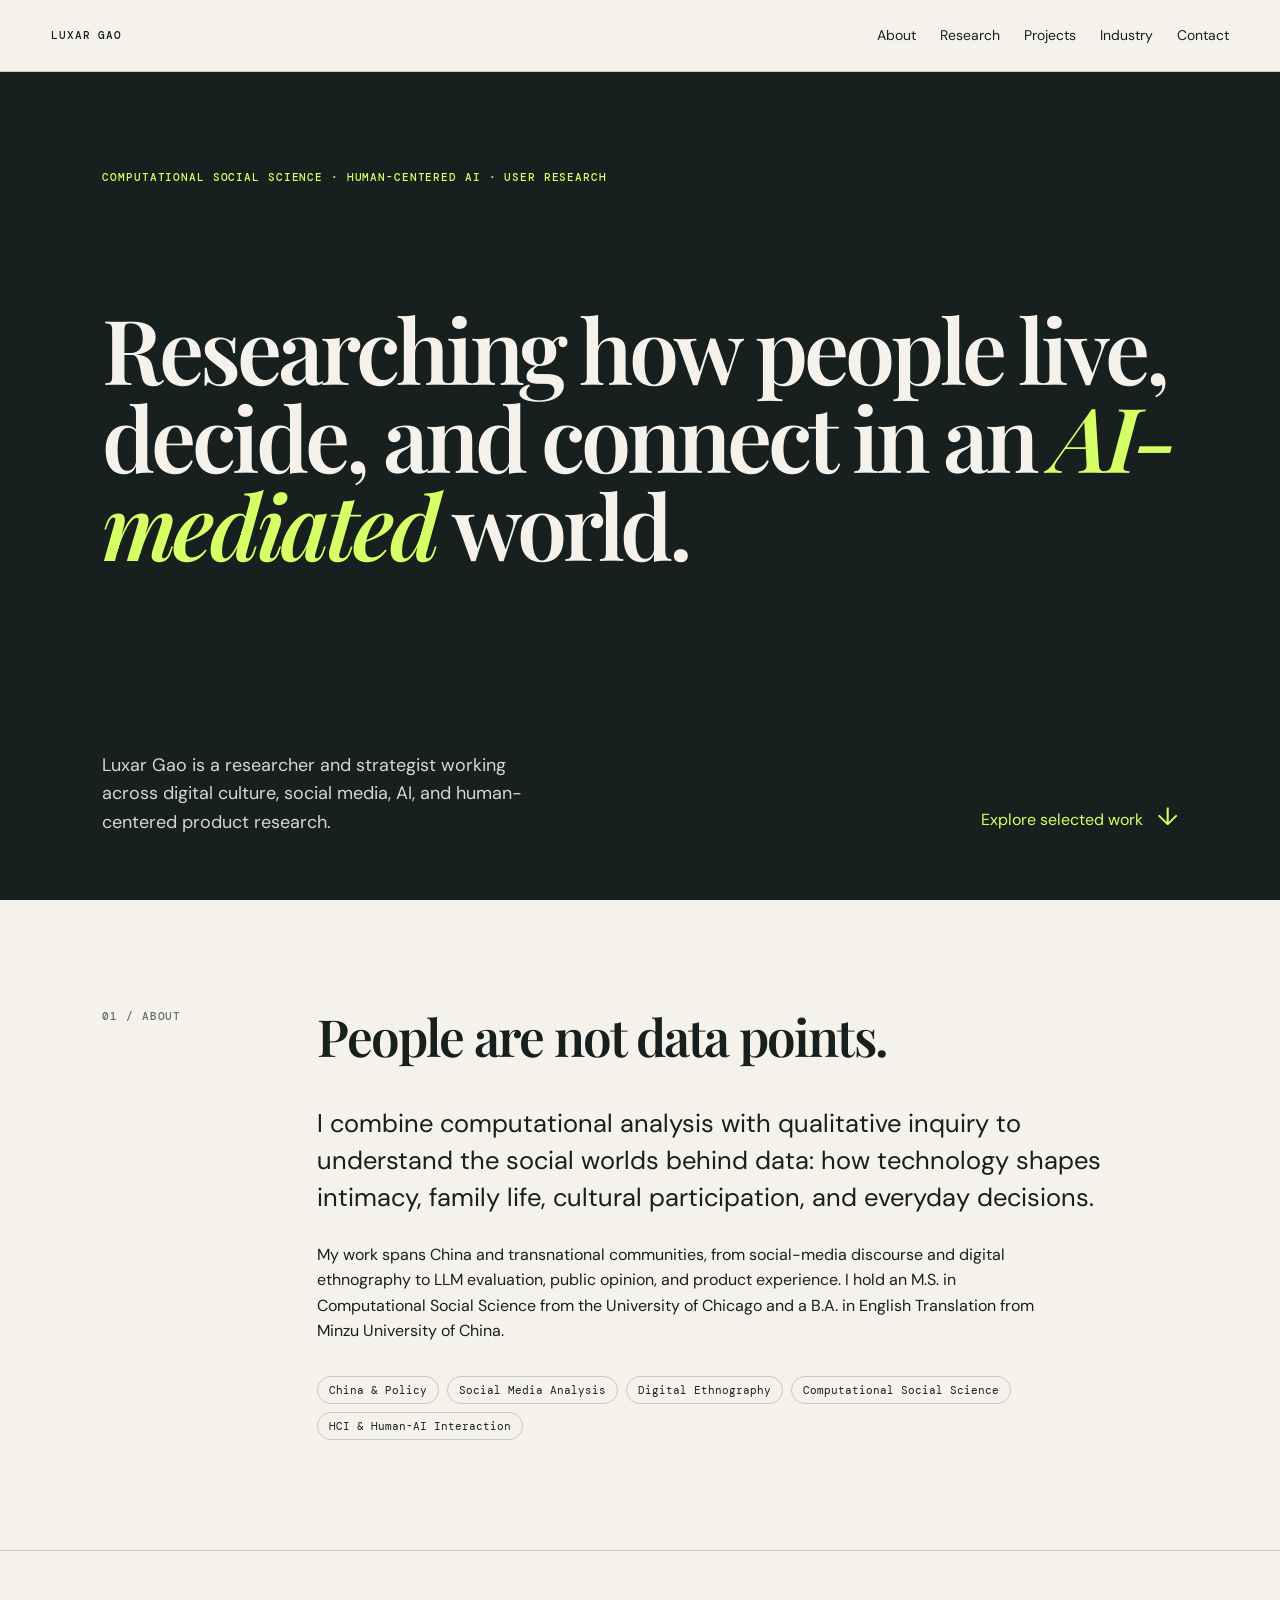
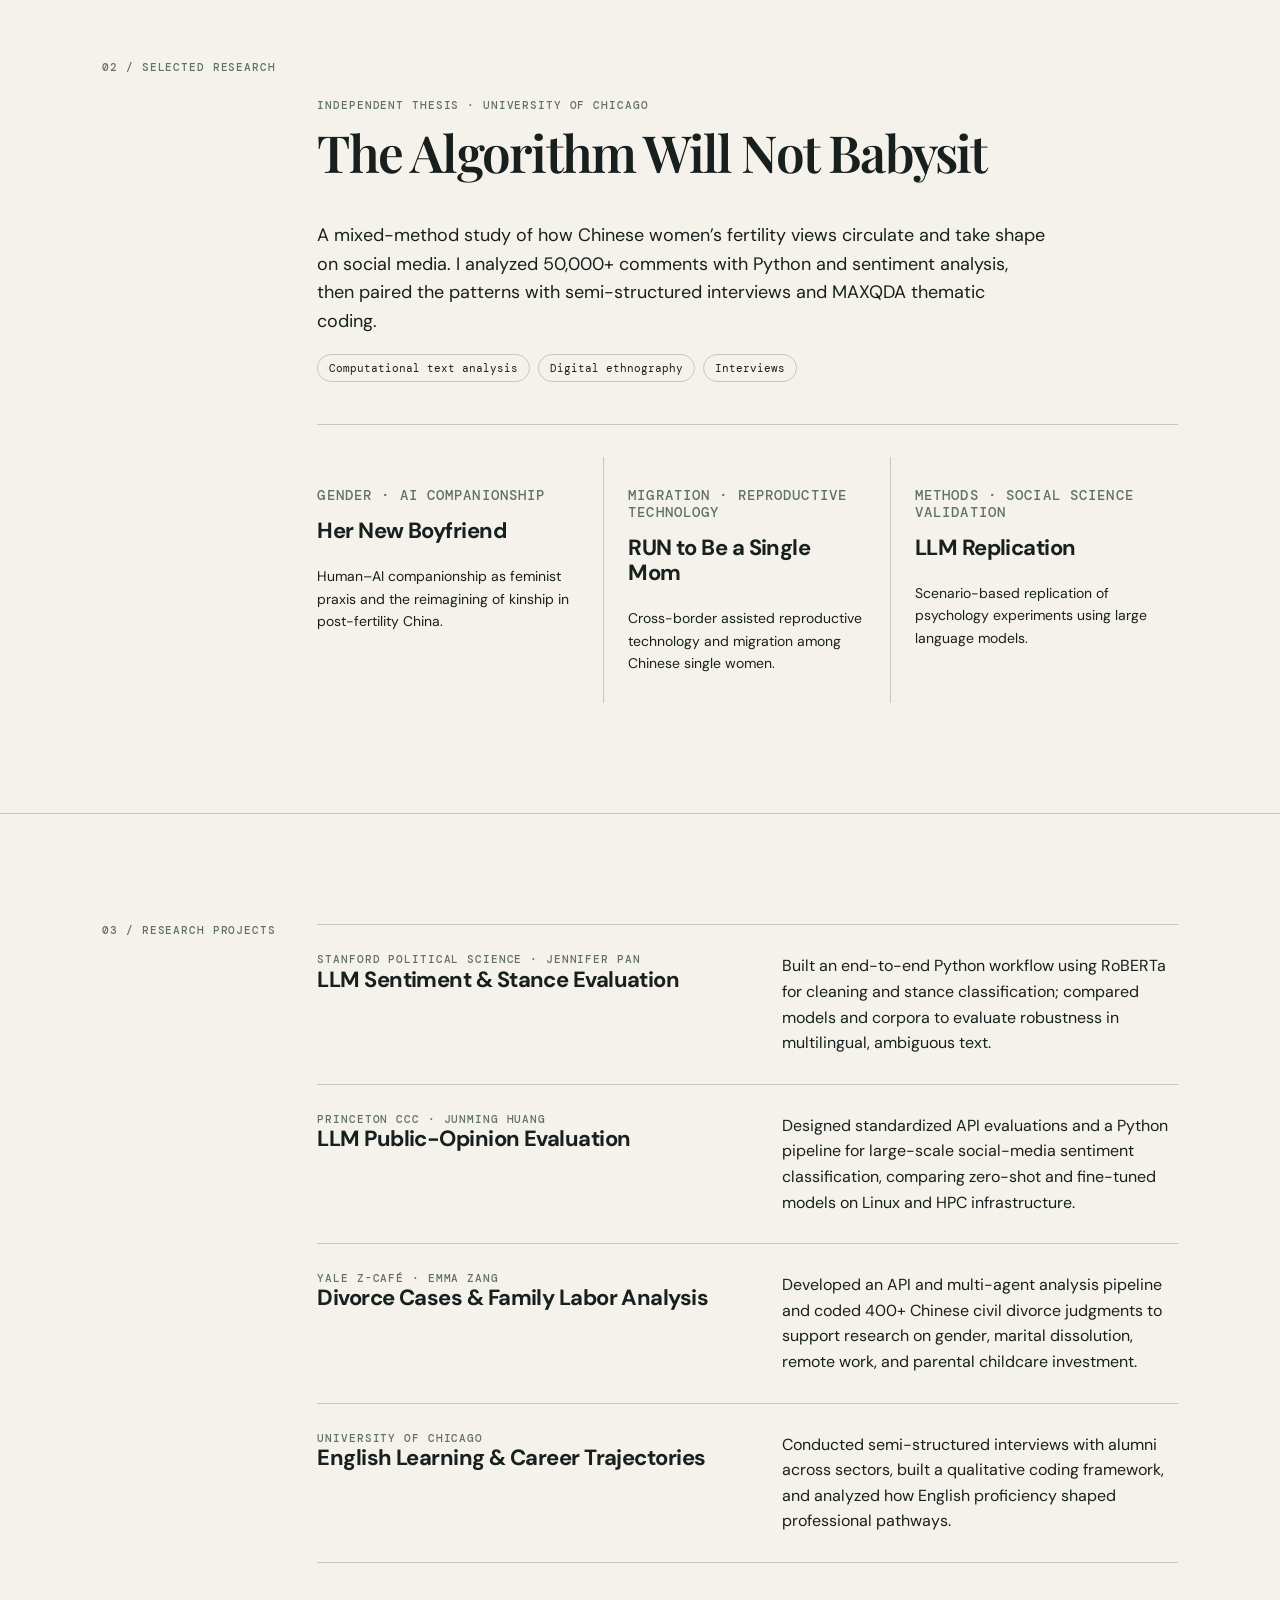
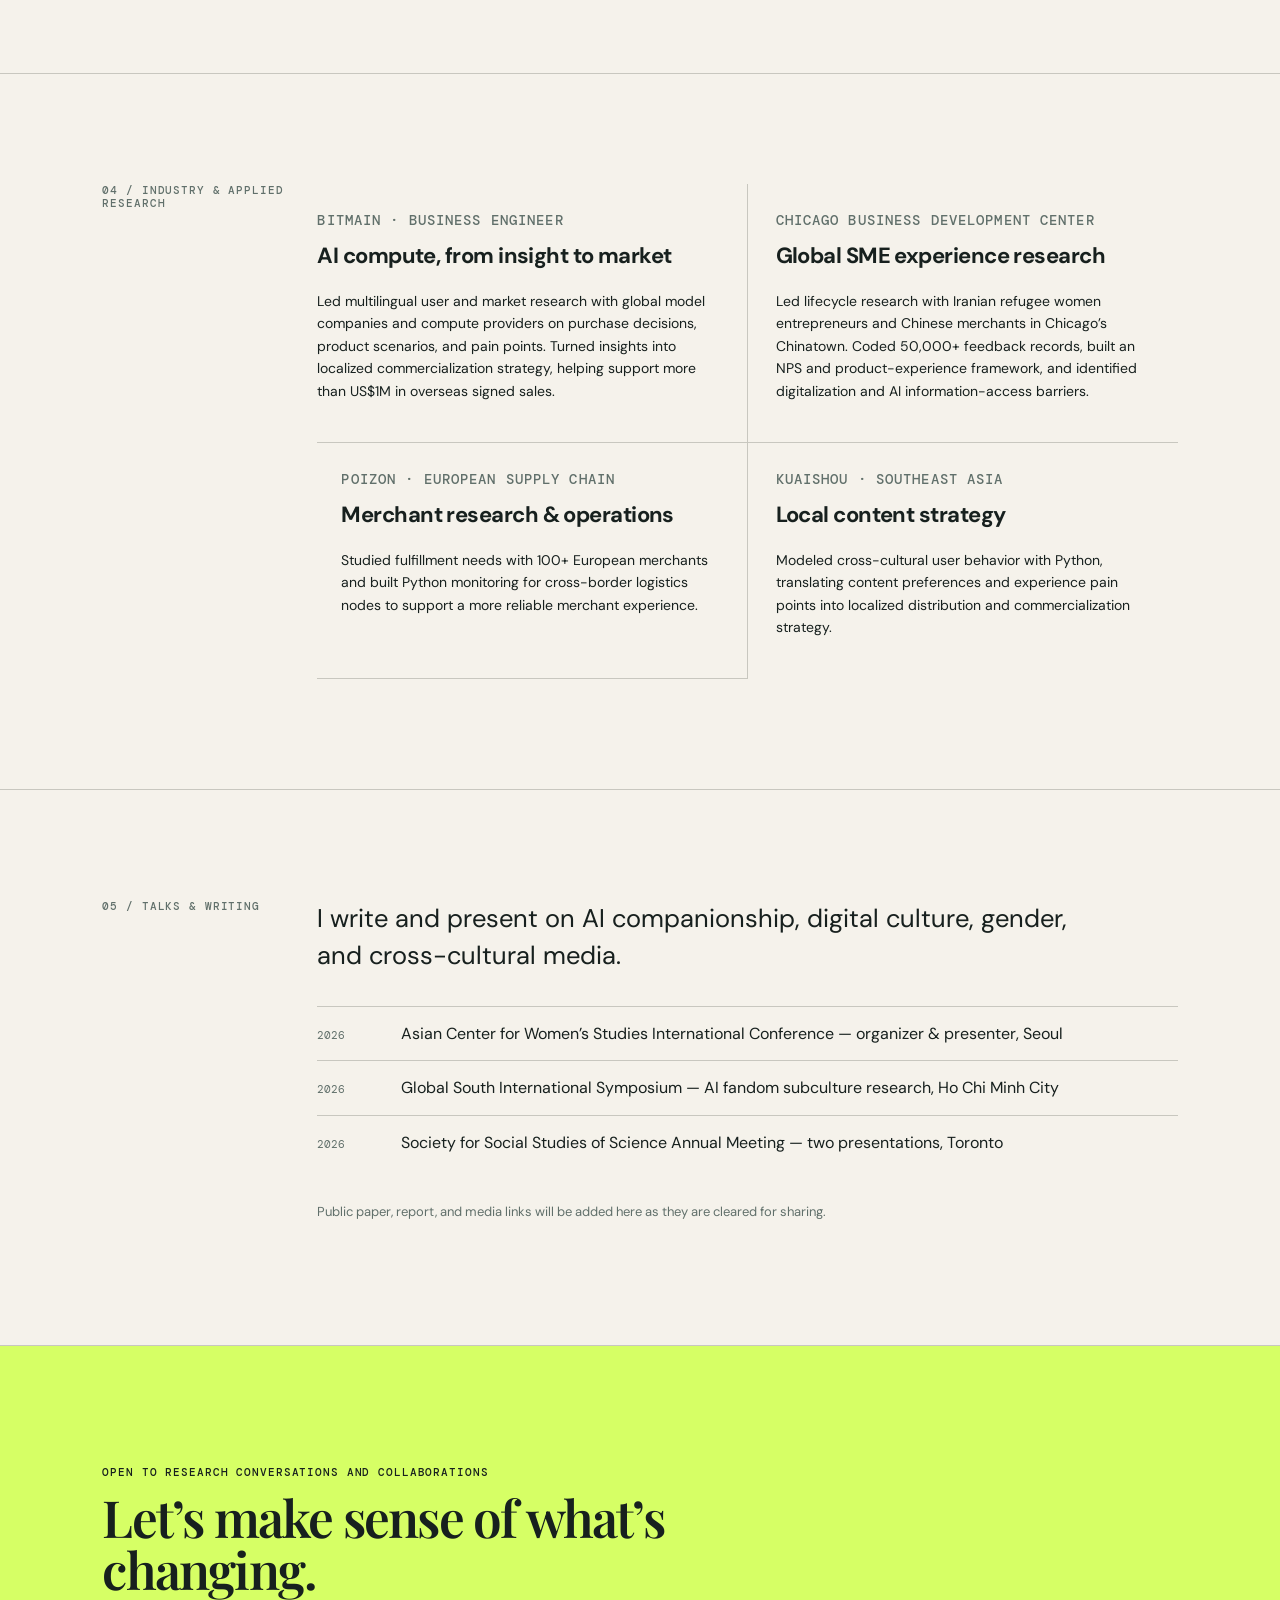
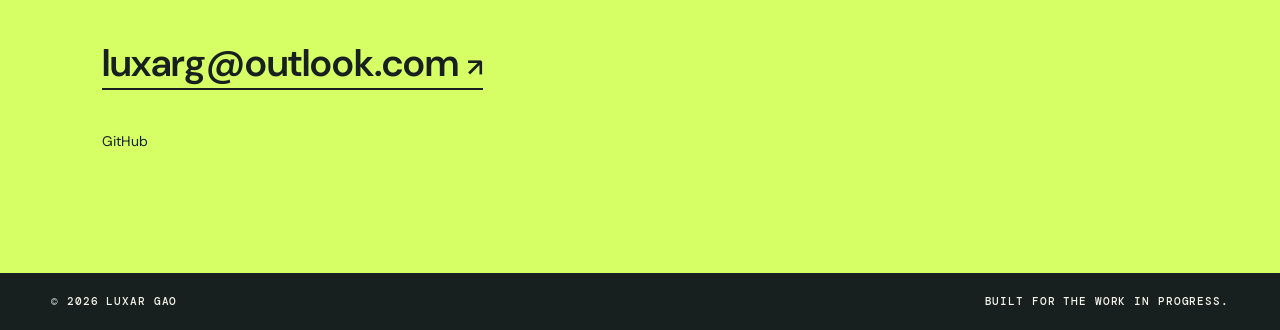
==== index.html @ f058944e "Publish Luxar Gao portfolio homepage" ====
<!doctype html>
<html lang="en">
<head>
  <meta charset="utf-8">
  <meta name="viewport" content="width=device-width, initial-scale=1">
  <meta name="description" content="Luxar Gao — computational social science, human-centered AI, and user research.">
  <title>Luxar Gao — Research &amp; Portfolio</title>
  <link rel="preconnect" href="https://fonts.googleapis.com">
  <link rel="preconnect" href="https://fonts.gstatic.com" crossorigin>
  <link href="https://fonts.googleapis.com/css2?family=DM+Mono:wght@400;500&family=DM+Sans:wght@400;500;700&family=Playfair+Display:ital,wght@0,600;0,700;1,600&display=swap" rel="stylesheet">
  <link rel="stylesheet" href="styles.css">
</head>
<body>
  <header class="site-header"><a class="brand" href="#top">LUXAR GAO</a><button class="menu" aria-label="Open navigation" aria-expanded="false">Menu</button><nav><a href="#about">About</a><a href="#research">Research</a><a href="#projects">Projects</a><a href="#industry">Industry</a><a href="#contact">Contact</a></nav></header>
  <main id="top">
    <section class="hero"><p class="eyebrow">Computational social science · Human-centered AI · User research</p><h1>Researching how people live, decide, and connect in an <em>AI-mediated</em> world.</h1><div class="hero-bottom"><p>Luxar Gao is a researcher and strategist working across digital culture, social media, AI, and human-centered product research.</p><a class="arrow-link" href="#research">Explore selected work <span>↓</span></a></div></section>
    <section class="about section" id="about"><div class="section-label">01 / About</div><div class="section-content"><h2>People are not data points.</h2><p class="lede">I combine computational analysis with qualitative inquiry to understand the social worlds behind data: how technology shapes intimacy, family life, cultural participation, and everyday decisions.</p><p>My work spans China and transnational communities, from social-media discourse and digital ethnography to LLM evaluation, public opinion, and product experience. I hold an M.S. in Computational Social Science from the University of Chicago and a B.A. in English Translation from Minzu University of China.</p><div class="chips"><span>China &amp; Policy</span><span>Social Media Analysis</span><span>Digital Ethnography</span><span>Computational Social Science</span><span>HCI &amp; Human-AI Interaction</span></div></div></section>
    <section class="section" id="research"><div class="section-label">02 / Selected research</div><div class="section-content"><article class="feature"><p class="kicker">Independent thesis · University of Chicago</p><h2>The Algorithm Will Not Babysit</h2><p>A mixed-method study of how Chinese women’s fertility views circulate and take shape on social media. I analyzed 50,000+ comments with Python and sentiment analysis, then paired the patterns with semi-structured interviews and MAXQDA thematic coding.</p><div class="meta"><span>Computational text analysis</span><span>Digital ethnography</span><span>Interviews</span></div></article><div class="research-grid"><article><p class="kicker">Gender · AI companionship</p><h3>Her New Boyfriend</h3><p>Human–AI companionship as feminist praxis and the reimagining of kinship in post-fertility China.</p></article><article><p class="kicker">Migration · Reproductive technology</p><h3>RUN to Be a Single Mom</h3><p>Cross-border assisted reproductive technology and migration among Chinese single women.</p></article><article><p class="kicker">Methods · Social science validation</p><h3>LLM Replication</h3><p>Scenario-based replication of psychology experiments using large language models.</p></article></div></div></section>
    <section class="section" id="projects"><div class="section-label">03 / Research projects</div><div class="section-content project-list"><article><div><p class="kicker">Stanford Political Science · Jennifer Pan</p><h3>LLM Sentiment &amp; Stance Evaluation</h3></div><p>Built an end-to-end Python workflow using RoBERTa for cleaning and stance classification; compared models and corpora to evaluate robustness in multilingual, ambiguous text.</p></article><article><div><p class="kicker">Princeton CCC · Junming Huang</p><h3>LLM Public-Opinion Evaluation</h3></div><p>Designed standardized API evaluations and a Python pipeline for large-scale social-media sentiment classification, comparing zero-shot and fine-tuned models on Linux and HPC infrastructure.</p></article><article><div><p class="kicker">Yale Z-Café · Emma Zang</p><h3>Divorce Cases &amp; Family Labor Analysis</h3></div><p>Developed an API and multi-agent analysis pipeline and coded 400+ Chinese civil divorce judgments to support research on gender, marital dissolution, remote work, and parental childcare investment.</p></article><article><div><p class="kicker">University of Chicago</p><h3>English Learning &amp; Career Trajectories</h3></div><p>Conducted semi-structured interviews with alumni across sectors, built a qualitative coding framework, and analyzed how English proficiency shaped professional pathways.</p></article></div></section>
    <section class="section" id="industry"><div class="section-label">04 / Industry &amp; applied research</div><div class="section-content"><div class="industry-grid"><article><p class="kicker">Bitmain · Business Engineer</p><h3>AI compute, from insight to market</h3><p>Led multilingual user and market research with global model companies and compute providers on purchase decisions, product scenarios, and pain points. Turned insights into localized commercialization strategy, helping support more than US$1M in overseas signed sales.</p></article><article><p class="kicker">Chicago Business Development Center</p><h3>Global SME experience research</h3><p>Led lifecycle research with Iranian refugee women entrepreneurs and Chinese merchants in Chicago’s Chinatown. Coded 50,000+ feedback records, built an NPS and product-experience framework, and identified digitalization and AI information-access barriers.</p></article><article><p class="kicker">POIZON · European supply chain</p><h3>Merchant research &amp; operations</h3><p>Studied fulfillment needs with 100+ European merchants and built Python monitoring for cross-border logistics nodes to support a more reliable merchant experience.</p></article><article><p class="kicker">Kuaishou · Southeast Asia</p><h3>Local content strategy</h3><p>Modeled cross-cultural user behavior with Python, translating content preferences and experience pain points into localized distribution and commercialization strategy.</p></article></div></div></section>
    <section class="section" id="writing"><div class="section-label">05 / Talks &amp; writing</div><div class="section-content"><p class="lede">I write and present on AI companionship, digital culture, gender, and cross-cultural media.</p><ul class="plain-list"><li><span>2026</span> Asian Center for Women’s Studies International Conference — organizer &amp; presenter, Seoul</li><li><span>2026</span> Global South International Symposium — AI fandom subculture research, Ho Chi Minh City</li><li><span>2026</span> Society for Social Studies of Science Annual Meeting — two presentations, Toronto</li></ul><p class="quiet">Public paper, report, and media links will be added here as they are cleared for sharing.</p></div></section>
    <section class="contact" id="contact"><p class="eyebrow">Open to research conversations and collaborations</p><h2>Let’s make sense of what’s changing.</h2><a href="mailto:luxarg@outlook.com">luxarg@outlook.com <span>↗</span></a><p class="social"><a href="https://github.com/LuxarGao" target="_blank" rel="noreferrer">GitHub</a></p></section>
  </main><footer><span>© <span id="year"></span> Luxar Gao</span><span>Built for the work in progress.</span></footer><script src="script.js"></script>
</body></html>
---- styles.css ----
:root{--ink:#17201e;--paper:#f5f2eb;--lime:#d6ff65;--line:#c8c7bf;--muted:#61706b}*{box-sizing:border-box}html{scroll-behavior:smooth}body{margin:0;background:var(--paper);color:var(--ink);font:16px/1.6 'DM Sans',sans-serif}.site-header{height:72px;padding:0 4vw;display:flex;align-items:center;justify-content:space-between;border-bottom:1px solid var(--line);position:sticky;top:0;background:rgba(245,242,235,.95);backdrop-filter:blur(10px);z-index:5}.brand,.eyebrow,.section-label,.kicker,footer{font:500 11px/1.2 'DM Mono',monospace;letter-spacing:.08em;text-transform:uppercase}.brand{color:var(--ink);text-decoration:none}nav{display:flex;gap:24px}nav a,.social a{color:var(--ink);text-decoration:none;font-size:14px}.menu{display:none;background:none;border:0;font:500 12px 'DM Mono',monospace}.hero{min-height:calc(100vh - 72px);padding:11vh 8vw 7vh;display:flex;flex-direction:column;justify-content:space-between;background:var(--ink);color:var(--paper)}.eyebrow{color:var(--lime)}h1,h2,h3,p{margin-top:0}h1{font:600 clamp(3rem,7vw,7rem)/.98 'Playfair Display',serif;max-width:1100px;letter-spacing:-.045em}h1 em{color:var(--lime)}.hero-bottom{display:flex;align-items:end;justify-content:space-between;gap:40px}.hero-bottom p{max-width:430px;color:#d5d8d1;font-size:18px;margin:0}.arrow-link{color:var(--lime);white-space:nowrap;text-decoration:none}.arrow-link span{font-size:25px;margin-left:10px}.section{padding:110px 8vw;display:grid;grid-template-columns:20% 1fr;border-bottom:1px solid var(--line)}.section-label{color:var(--muted)}.section-content{max-width:920px}.section h2,.contact h2{font:600 clamp(2.4rem,4vw,4.5rem)/1.02 'Playfair Display',serif;letter-spacing:-.035em}.lede{font-size:clamp(1.25rem,2vw,1.65rem);line-height:1.45;max-width:800px}.section-content>p:not(.lede):not(.quiet){max-width:740px}.chips{display:flex;flex-wrap:wrap;gap:8px;margin-top:32px}.chips span,.meta span{border:1px solid var(--line);border-radius:100px;padding:6px 11px;font:11px 'DM Mono',monospace}.feature{padding:38px 0 42px;border-bottom:1px solid var(--line)}.kicker{color:var(--muted);margin-bottom:14px}.feature p:not(.kicker){font-size:18px;max-width:730px}.meta{display:flex;flex-wrap:wrap;gap:8px}.research-grid,.industry-grid{display:grid;grid-template-columns:repeat(3,1fr);gap:0}.research-grid article,.industry-grid article{padding:30px 24px 15px 0;border-right:1px solid var(--line);margin-top:32px}.research-grid article+article,.industry-grid article+article{padding-left:24px}.research-grid article:last-child,.industry-grid article:last-child{border:0}h3{font:700 22px/1.15 'DM Sans',sans-serif;letter-spacing:-.025em}.research-grid p,.industry-grid p{font-size:14px}.project-list article{padding:28px 0;border-top:1px solid var(--line);display:grid;grid-template-columns:1.05fr 1fr;gap:50px}.project-list article:last-child{border-bottom:1px solid var(--line)}.project-list p{margin:0}.industry-grid{grid-template-columns:repeat(2,1fr);gap:0}.industry-grid article{border-bottom:1px solid var(--line);margin-top:0;padding:28px 28px 26px 0}.industry-grid article:nth-child(even){border-right:0;padding-left:28px}.plain-list{list-style:none;padding:0;margin:32px 0}.plain-list li{border-top:1px solid var(--line);padding:14px 0}.plain-list span{font:11px 'DM Mono',monospace;color:var(--muted);display:inline-block;width:80px}.quiet{font-size:13px;color:var(--muted)}.contact{background:var(--lime);padding:120px 8vw}.contact .eyebrow{color:var(--ink)}.contact h2{max-width:750px}.contact>a{font:600 clamp(1.5rem,3vw,3rem) 'DM Sans',sans-serif;color:var(--ink);text-decoration:none;border-bottom:2px solid var(--ink)}.contact>a span{font-size:.65em}.social{margin:40px 0 0}footer{padding:22px 4vw;display:flex;justify-content:space-between;background:var(--ink);color:var(--paper)}@media(max-width:720px){.site-header{padding:0 6vw}.menu{display:block}nav{display:none;position:absolute;left:0;right:0;top:71px;background:var(--paper);border-bottom:1px solid var(--line);padding:20px 6vw;flex-direction:column}nav.open{display:flex}.hero{padding:12vh 7vw 7vh}.hero-bottom{display:block}.hero-bottom p{margin-bottom:30px}.section{display:block;padding:70px 7vw}.section-label{margin-bottom:28px}.project-list article{display:block}.project-list article p{margin-top:18px}.research-grid,.industry-grid{display:block}.research-grid article,.industry-grid article,.industry-grid article:nth-child(even){border-right:0;border-bottom:1px solid var(--line);padding:24px 0;margin:0}.plain-list span{display:block;margin-bottom:5px}footer{padding:20px 7vw;gap:15px;flex-direction:column}}
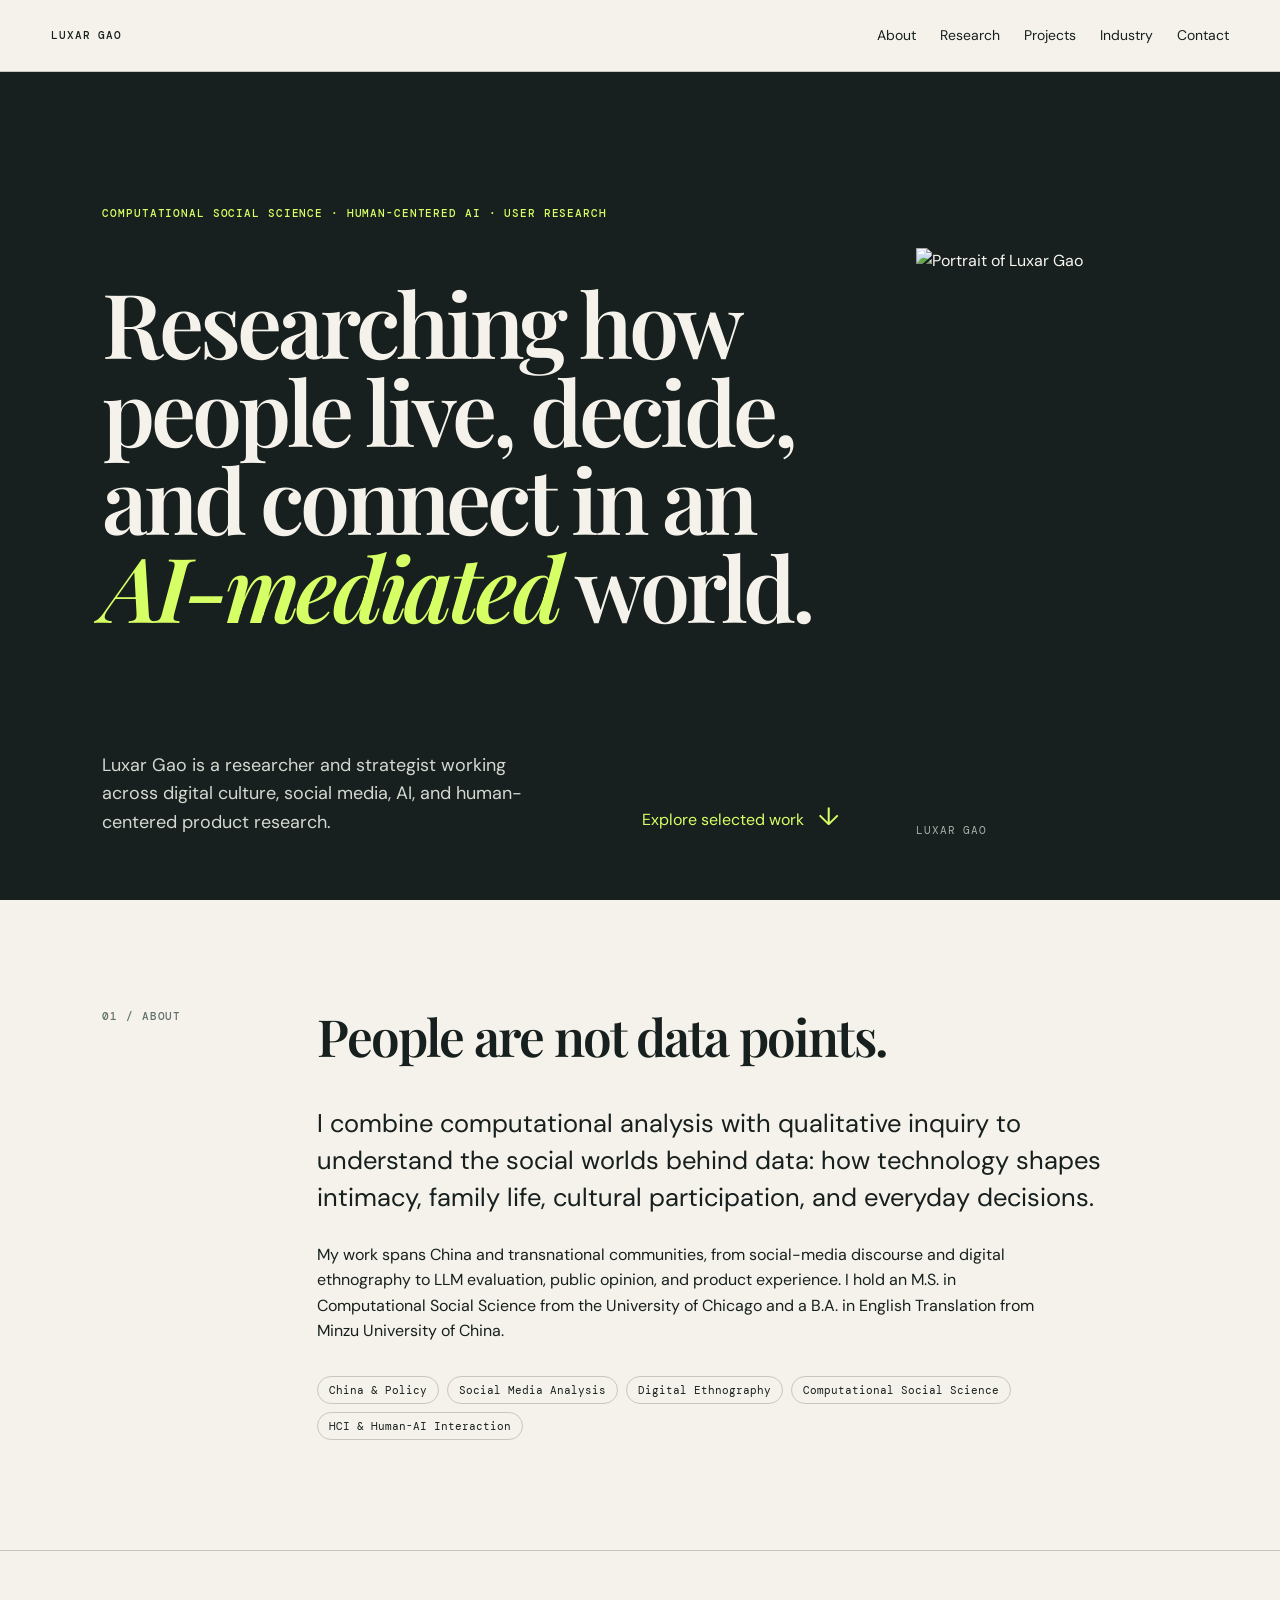
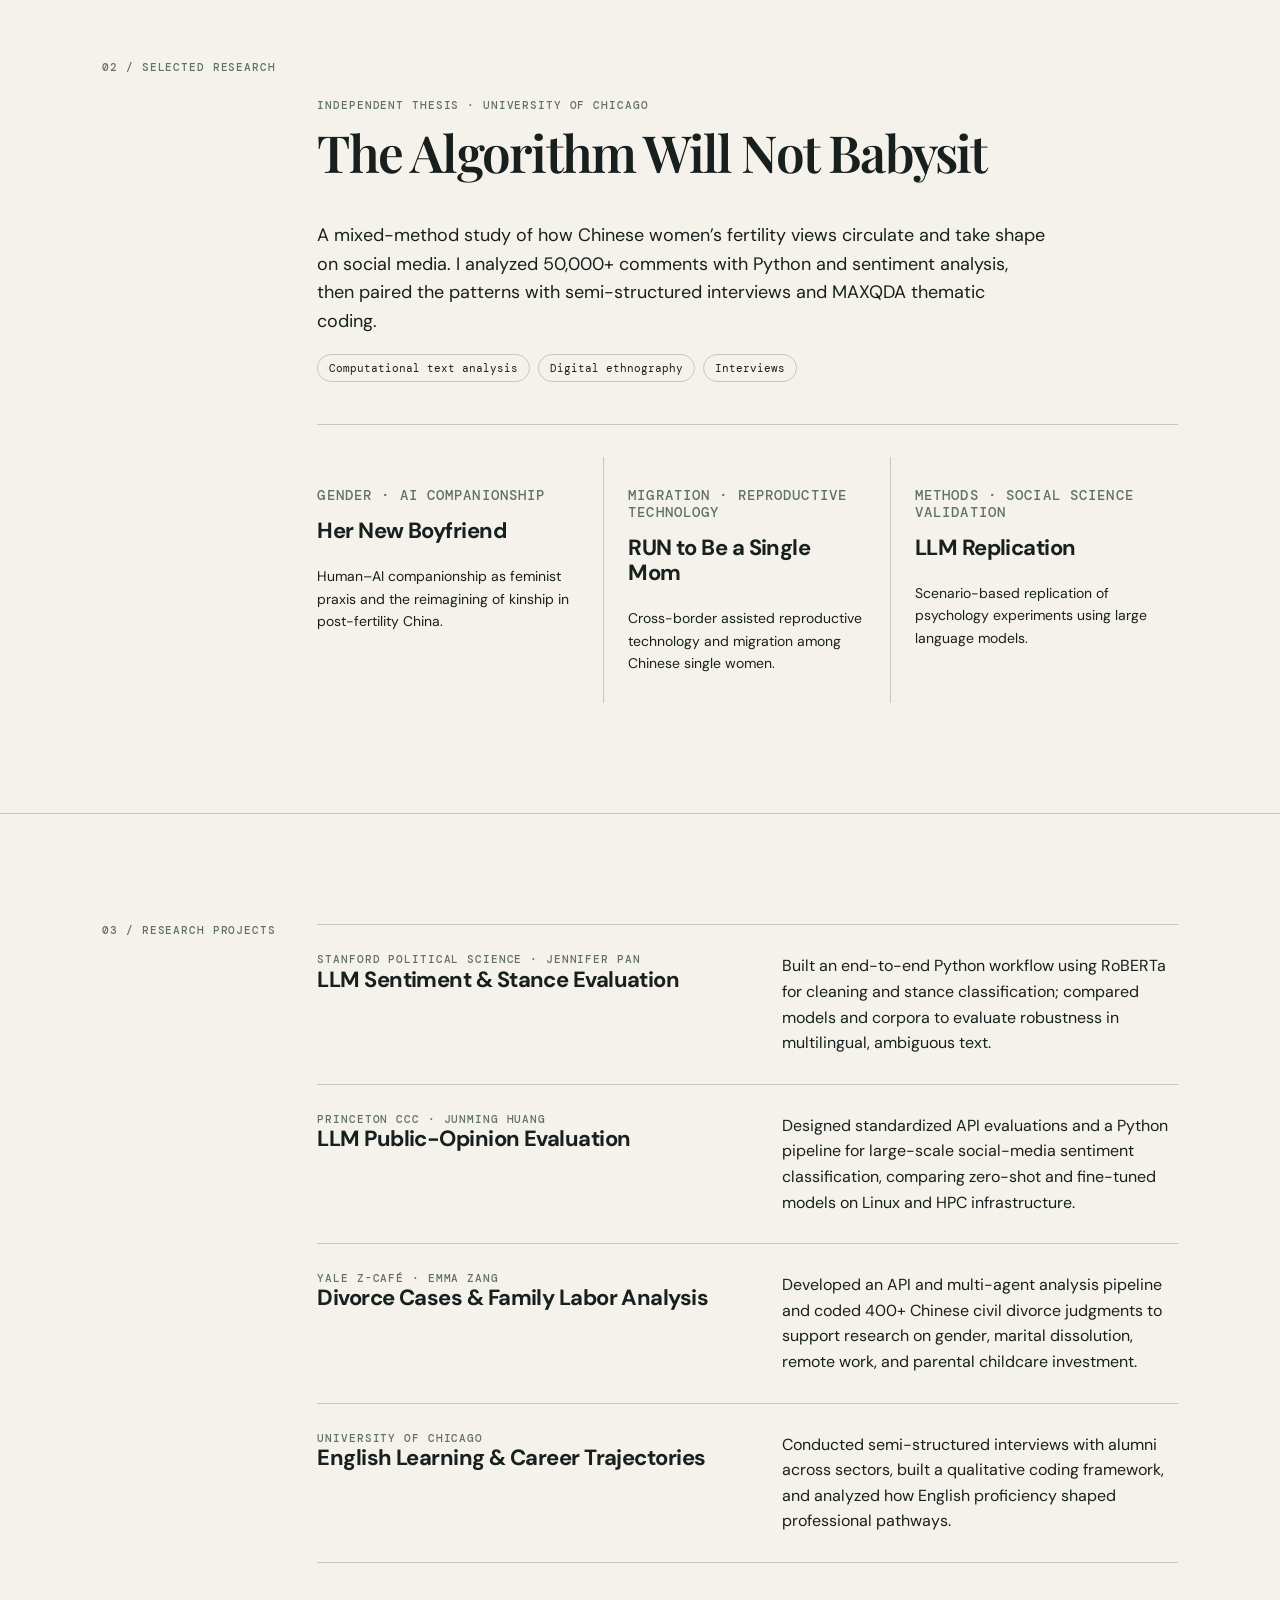
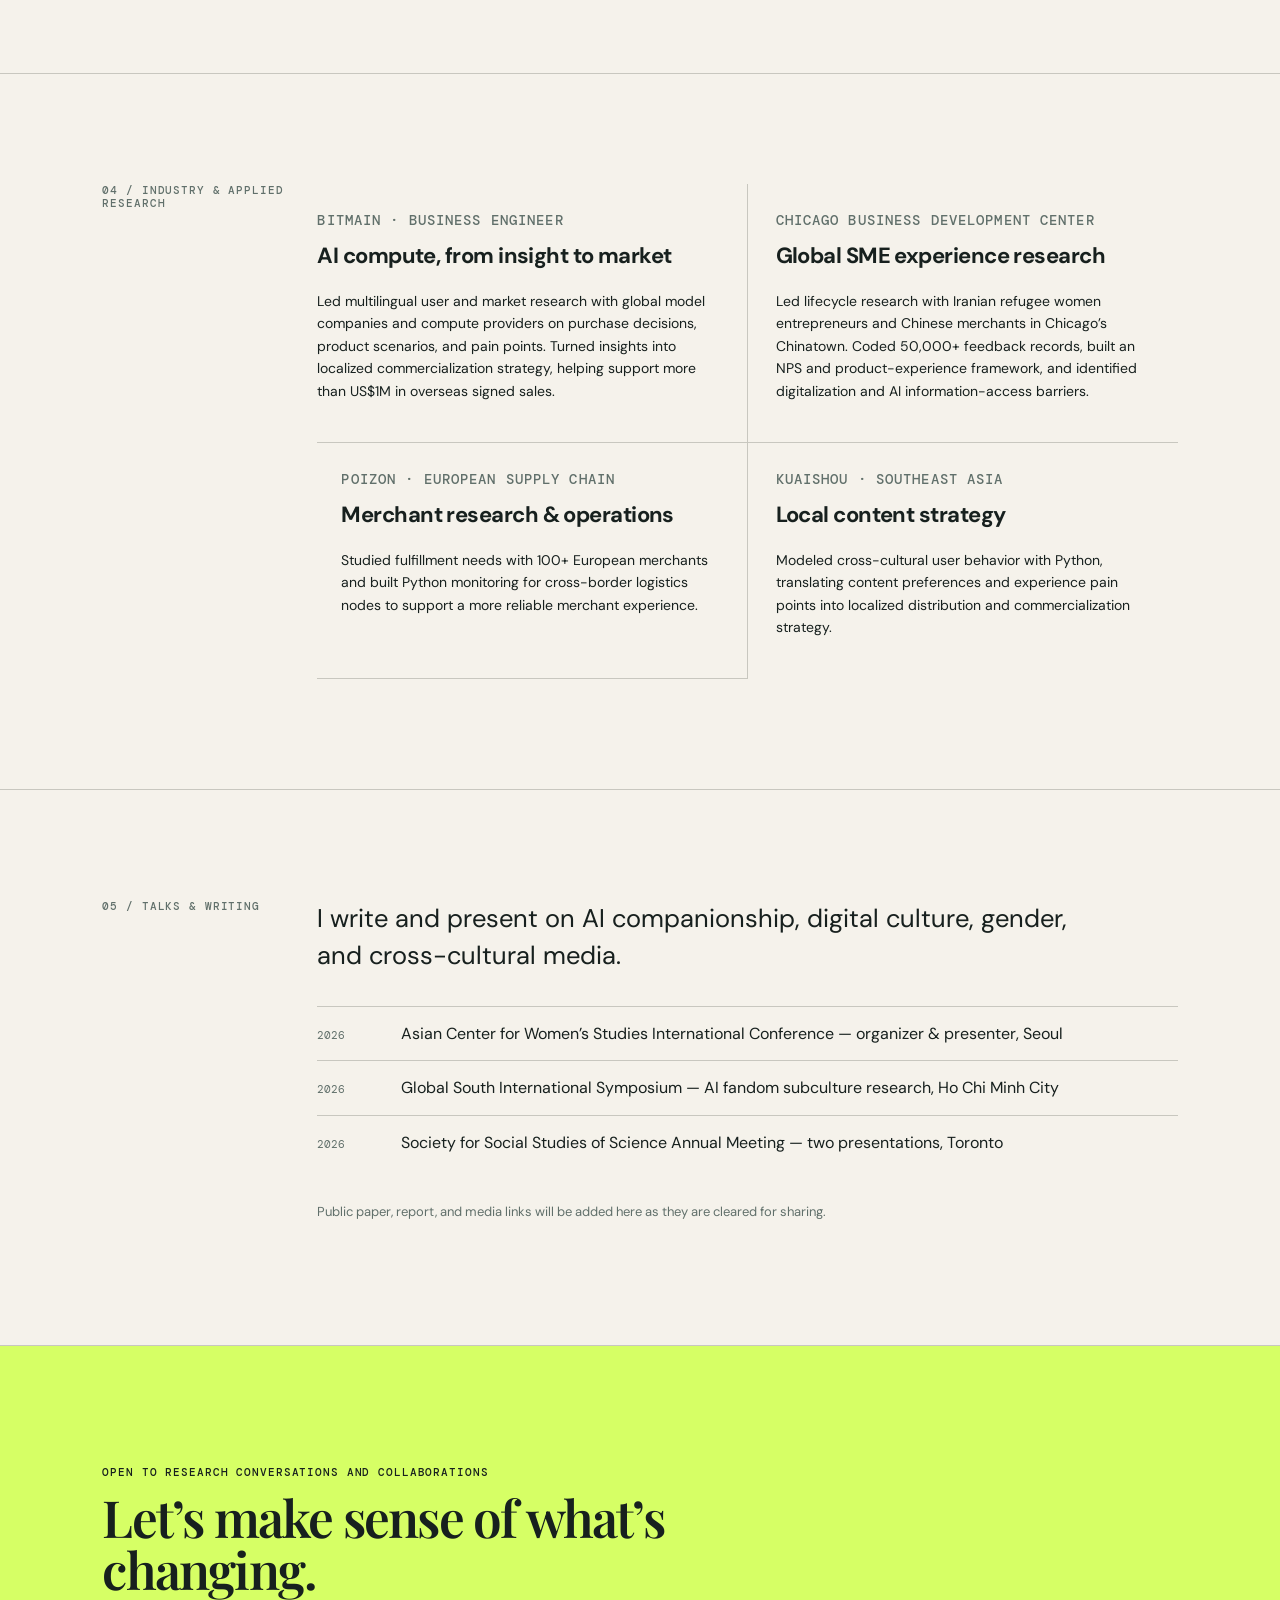
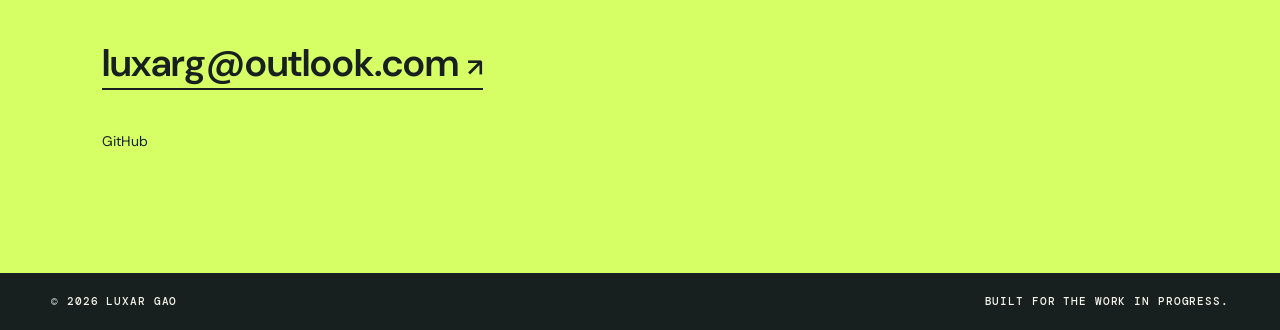
==== commit e4b84cb5: "Add portrait to portfolio homepage" ====
--- a/index.html
+++ b/index.html
@@ -9,11 +9,12 @@
   <link rel="preconnect" href="https://fonts.gstatic.com" crossorigin>
   <link href="https://fonts.googleapis.com/css2?family=DM+Mono:wght@400;500&family=DM+Sans:wght@400;500;700&family=Playfair+Display:ital,wght@0,600;0,700;1,600&display=swap" rel="stylesheet">
   <link rel="stylesheet" href="styles.css">
+  <link rel="stylesheet" href="portrait.css">
 </head>
 <body>
   <header class="site-header"><a class="brand" href="#top">LUXAR GAO</a><button class="menu" aria-label="Open navigation" aria-expanded="false">Menu</button><nav><a href="#about">About</a><a href="#research">Research</a><a href="#projects">Projects</a><a href="#industry">Industry</a><a href="#contact">Contact</a></nav></header>
   <main id="top">
-    <section class="hero"><p class="eyebrow">Computational social science · Human-centered AI · User research</p><h1>Researching how people live, decide, and connect in an <em>AI-mediated</em> world.</h1><div class="hero-bottom"><p>Luxar Gao is a researcher and strategist working across digital culture, social media, AI, and human-centered product research.</p><a class="arrow-link" href="#research">Explore selected work <span>↓</span></a></div></section>
+    <section class="hero"><div class="hero-copy"><p class="eyebrow">Computational social science · Human-centered AI · User research</p><h1>Researching how people live, decide, and connect in an <em>AI-mediated</em> world.</h1><div class="hero-bottom"><p>Luxar Gao is a researcher and strategist working across digital culture, social media, AI, and human-centered product research.</p><a class="arrow-link" href="#research">Explore selected work <span>↓</span></a></div></div><figure class="portrait"><img src="assets/luxar-gao.jpg" alt="Portrait of Luxar Gao"><figcaption>Luxar Gao</figcaption></figure></section>
     <section class="about section" id="about"><div class="section-label">01 / About</div><div class="section-content"><h2>People are not data points.</h2><p class="lede">I combine computational analysis with qualitative inquiry to understand the social worlds behind data: how technology shapes intimacy, family life, cultural participation, and everyday decisions.</p><p>My work spans China and transnational communities, from social-media discourse and digital ethnography to LLM evaluation, public opinion, and product experience. I hold an M.S. in Computational Social Science from the University of Chicago and a B.A. in English Translation from Minzu University of China.</p><div class="chips"><span>China &amp; Policy</span><span>Social Media Analysis</span><span>Digital Ethnography</span><span>Computational Social Science</span><span>HCI &amp; Human-AI Interaction</span></div></div></section>
     <section class="section" id="research"><div class="section-label">02 / Selected research</div><div class="section-content"><article class="feature"><p class="kicker">Independent thesis · University of Chicago</p><h2>The Algorithm Will Not Babysit</h2><p>A mixed-method study of how Chinese women’s fertility views circulate and take shape on social media. I analyzed 50,000+ comments with Python and sentiment analysis, then paired the patterns with semi-structured interviews and MAXQDA thematic coding.</p><div class="meta"><span>Computational text analysis</span><span>Digital ethnography</span><span>Interviews</span></div></article><div class="research-grid"><article><p class="kicker">Gender · AI companionship</p><h3>Her New Boyfriend</h3><p>Human–AI companionship as feminist praxis and the reimagining of kinship in post-fertility China.</p></article><article><p class="kicker">Migration · Reproductive technology</p><h3>RUN to Be a Single Mom</h3><p>Cross-border assisted reproductive technology and migration among Chinese single women.</p></article><article><p class="kicker">Methods · Social science validation</p><h3>LLM Replication</h3><p>Scenario-based replication of psychology experiments using large language models.</p></article></div></div></section>
     <section class="section" id="projects"><div class="section-label">03 / Research projects</div><div class="section-content project-list"><article><div><p class="kicker">Stanford Political Science · Jennifer Pan</p><h3>LLM Sentiment &amp; Stance Evaluation</h3></div><p>Built an end-to-end Python workflow using RoBERTa for cleaning and stance classification; compared models and corpora to evaluate robustness in multilingual, ambiguous text.</p></article><article><div><p class="kicker">Princeton CCC · Junming Huang</p><h3>LLM Public-Opinion Evaluation</h3></div><p>Designed standardized API evaluations and a Python pipeline for large-scale social-media sentiment classification, comparing zero-shot and fine-tuned models on Linux and HPC infrastructure.</p></article><article><div><p class="kicker">Yale Z-Café · Emma Zang</p><h3>Divorce Cases &amp; Family Labor Analysis</h3></div><p>Developed an API and multi-agent analysis pipeline and coded 400+ Chinese civil divorce judgments to support research on gender, marital dissolution, remote work, and parental childcare investment.</p></article><article><div><p class="kicker">University of Chicago</p><h3>English Learning &amp; Career Trajectories</h3></div><p>Conducted semi-structured interviews with alumni across sectors, built a qualitative coding framework, and analyzed how English proficiency shaped professional pathways.</p></article></div></section>
--- a/portrait.css
+++ b/portrait.css
@@ -0,0 +1 @@
+.hero{display:grid;grid-template-columns:minmax(0,1.55fr) minmax(260px,.55fr);gap:6vw;align-items:end}.hero-copy{min-height:70vh;display:flex;flex-direction:column;justify-content:space-between}.portrait{margin:0;align-self:end}.portrait img{display:block;width:100%;height:min(63vh,680px);object-fit:cover;object-position:57% 42%;filter:saturate(.82) contrast(1.03)}.portrait figcaption{margin-top:8px;color:#a8b0aa;font:11px 'DM Mono',monospace;text-transform:uppercase;letter-spacing:.08em}@media(max-width:720px){.hero{padding:10vh 7vw 7vh;display:flex}.hero-copy{min-height:auto}.portrait{margin-top:46px;width:72%;align-self:flex-end}.portrait img{height:440px}}
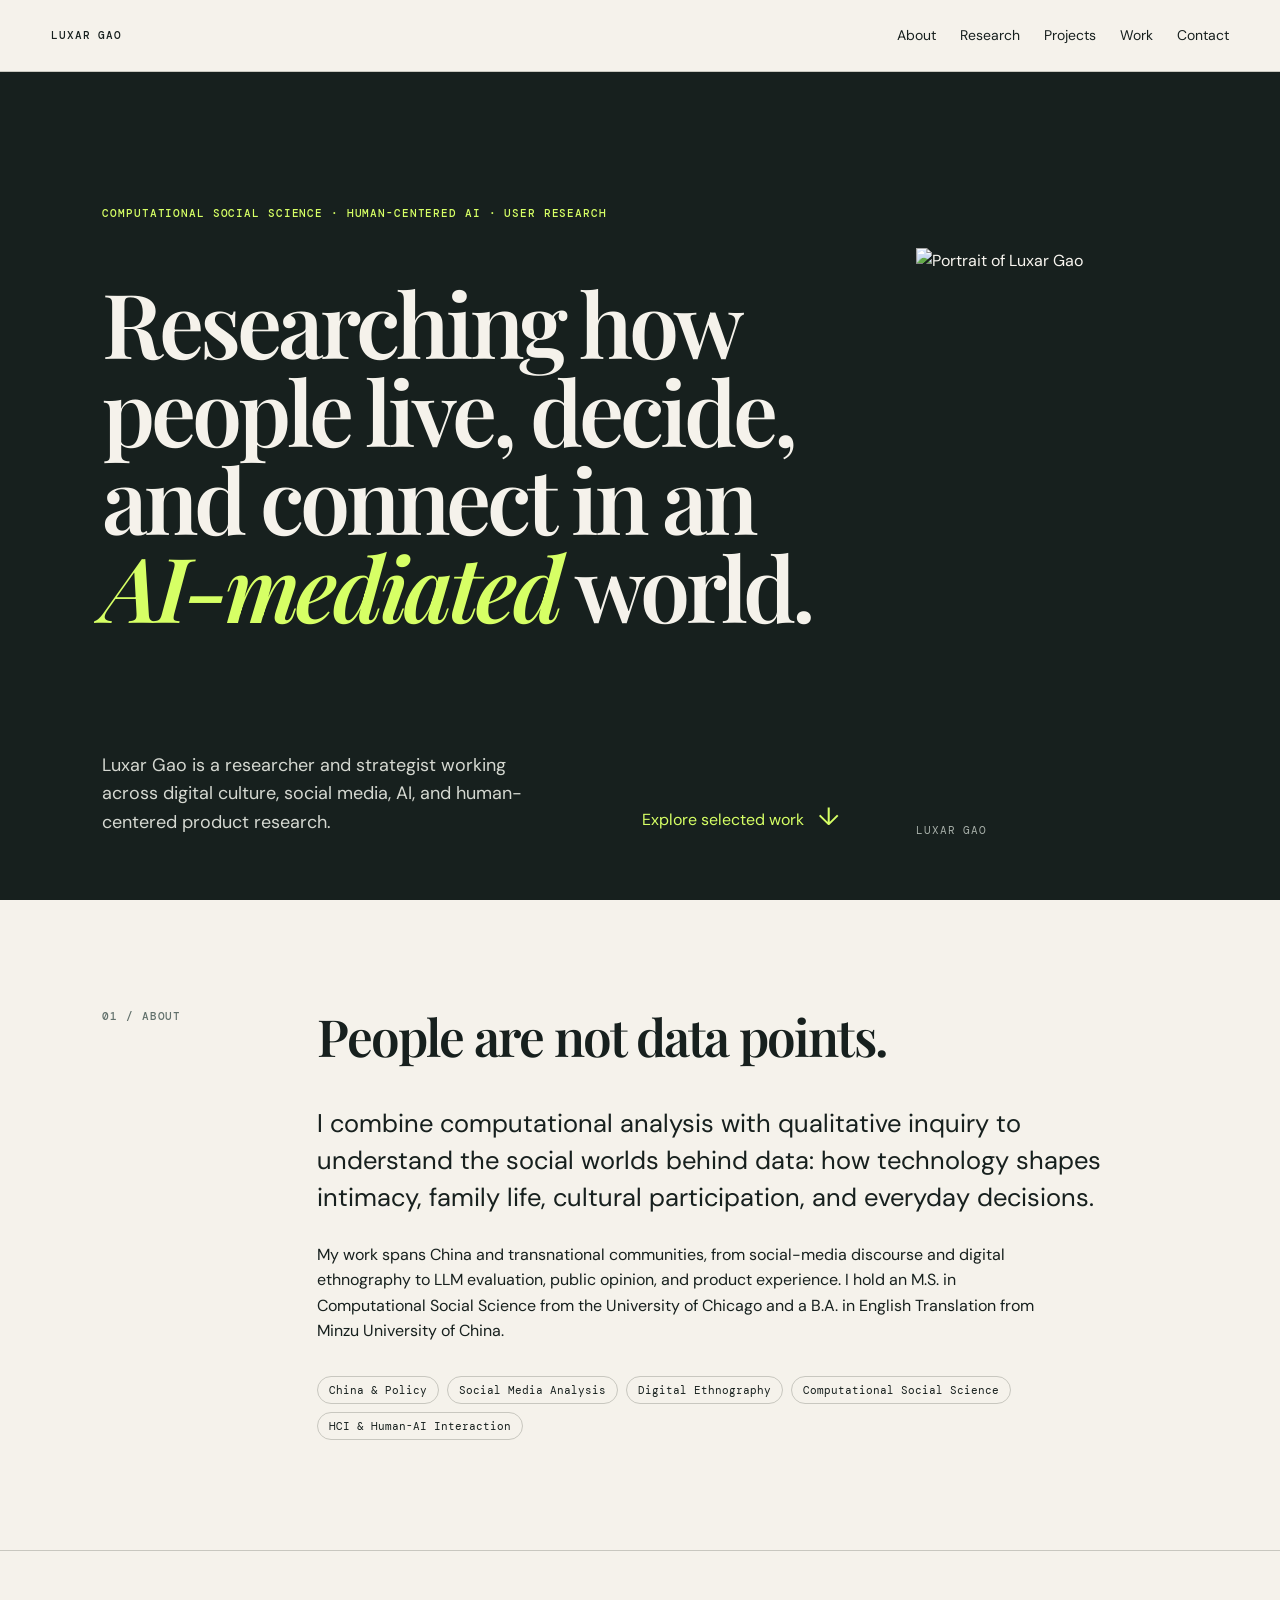
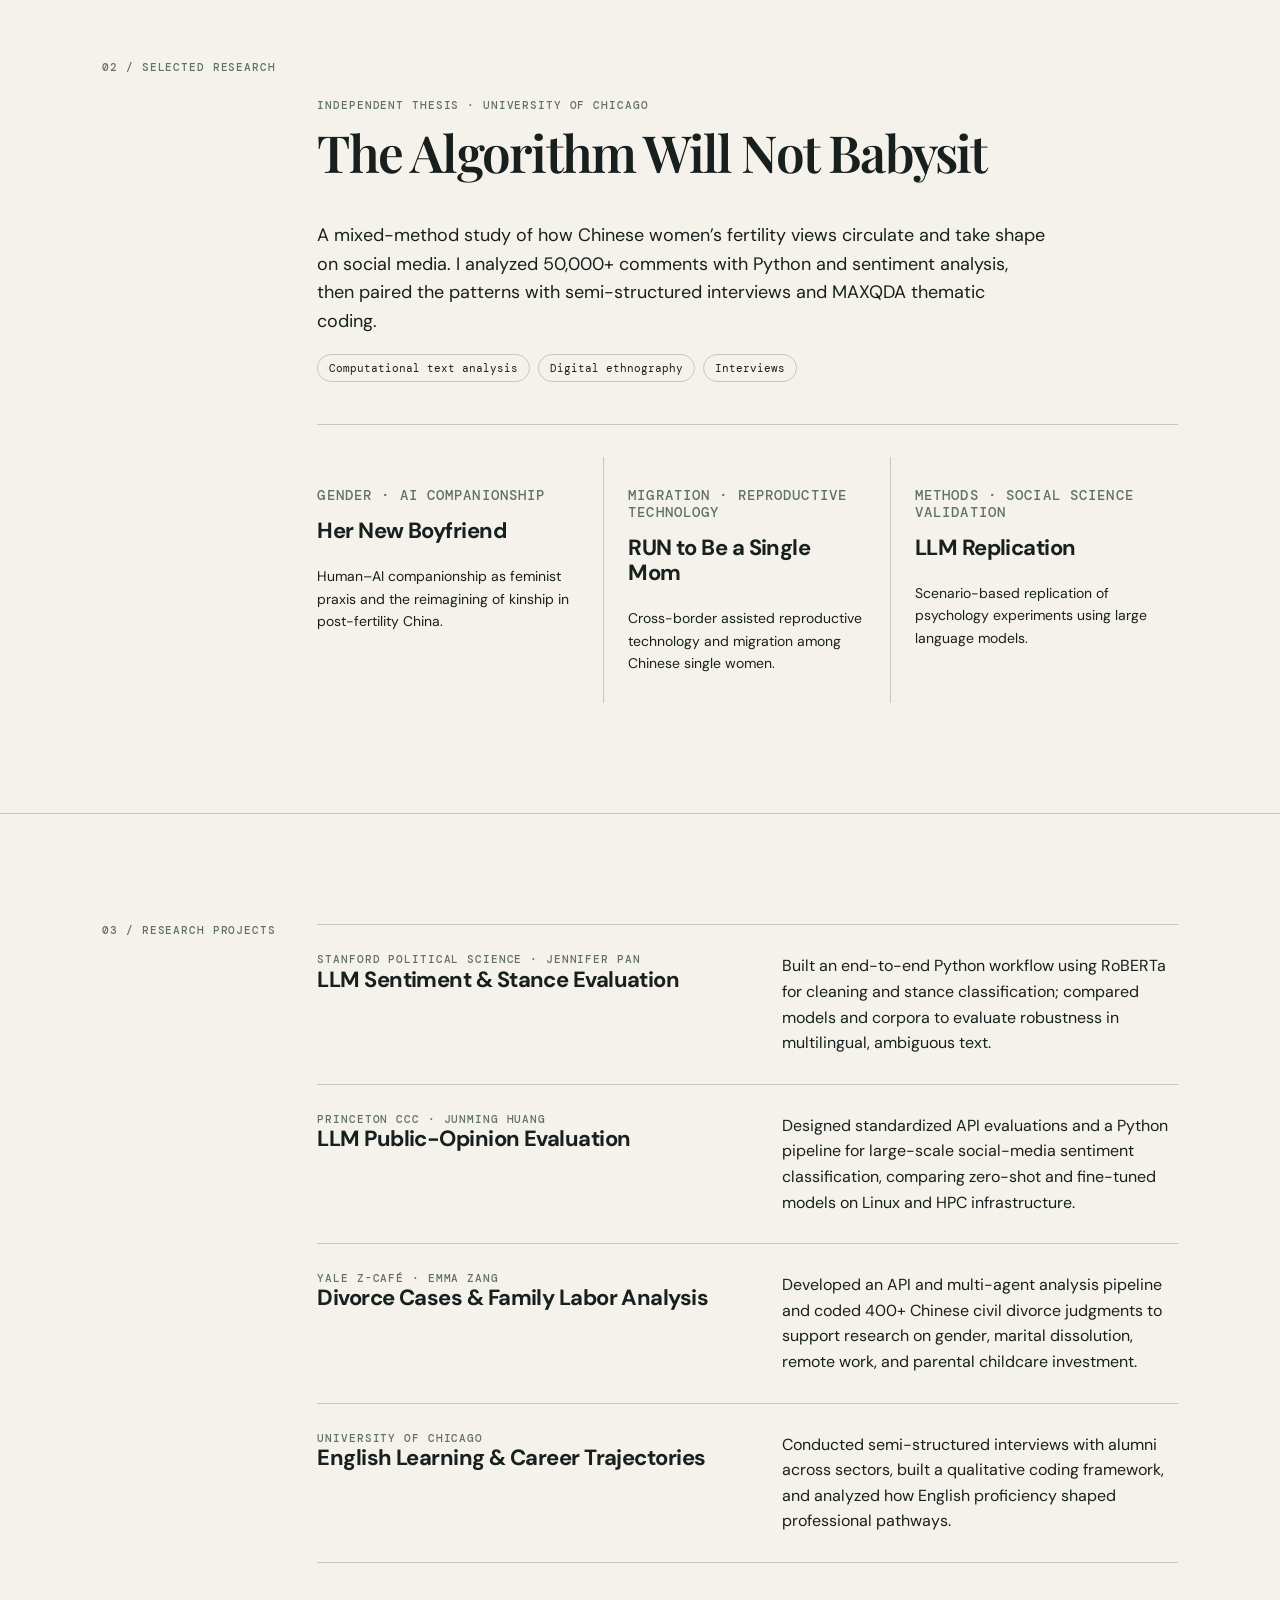
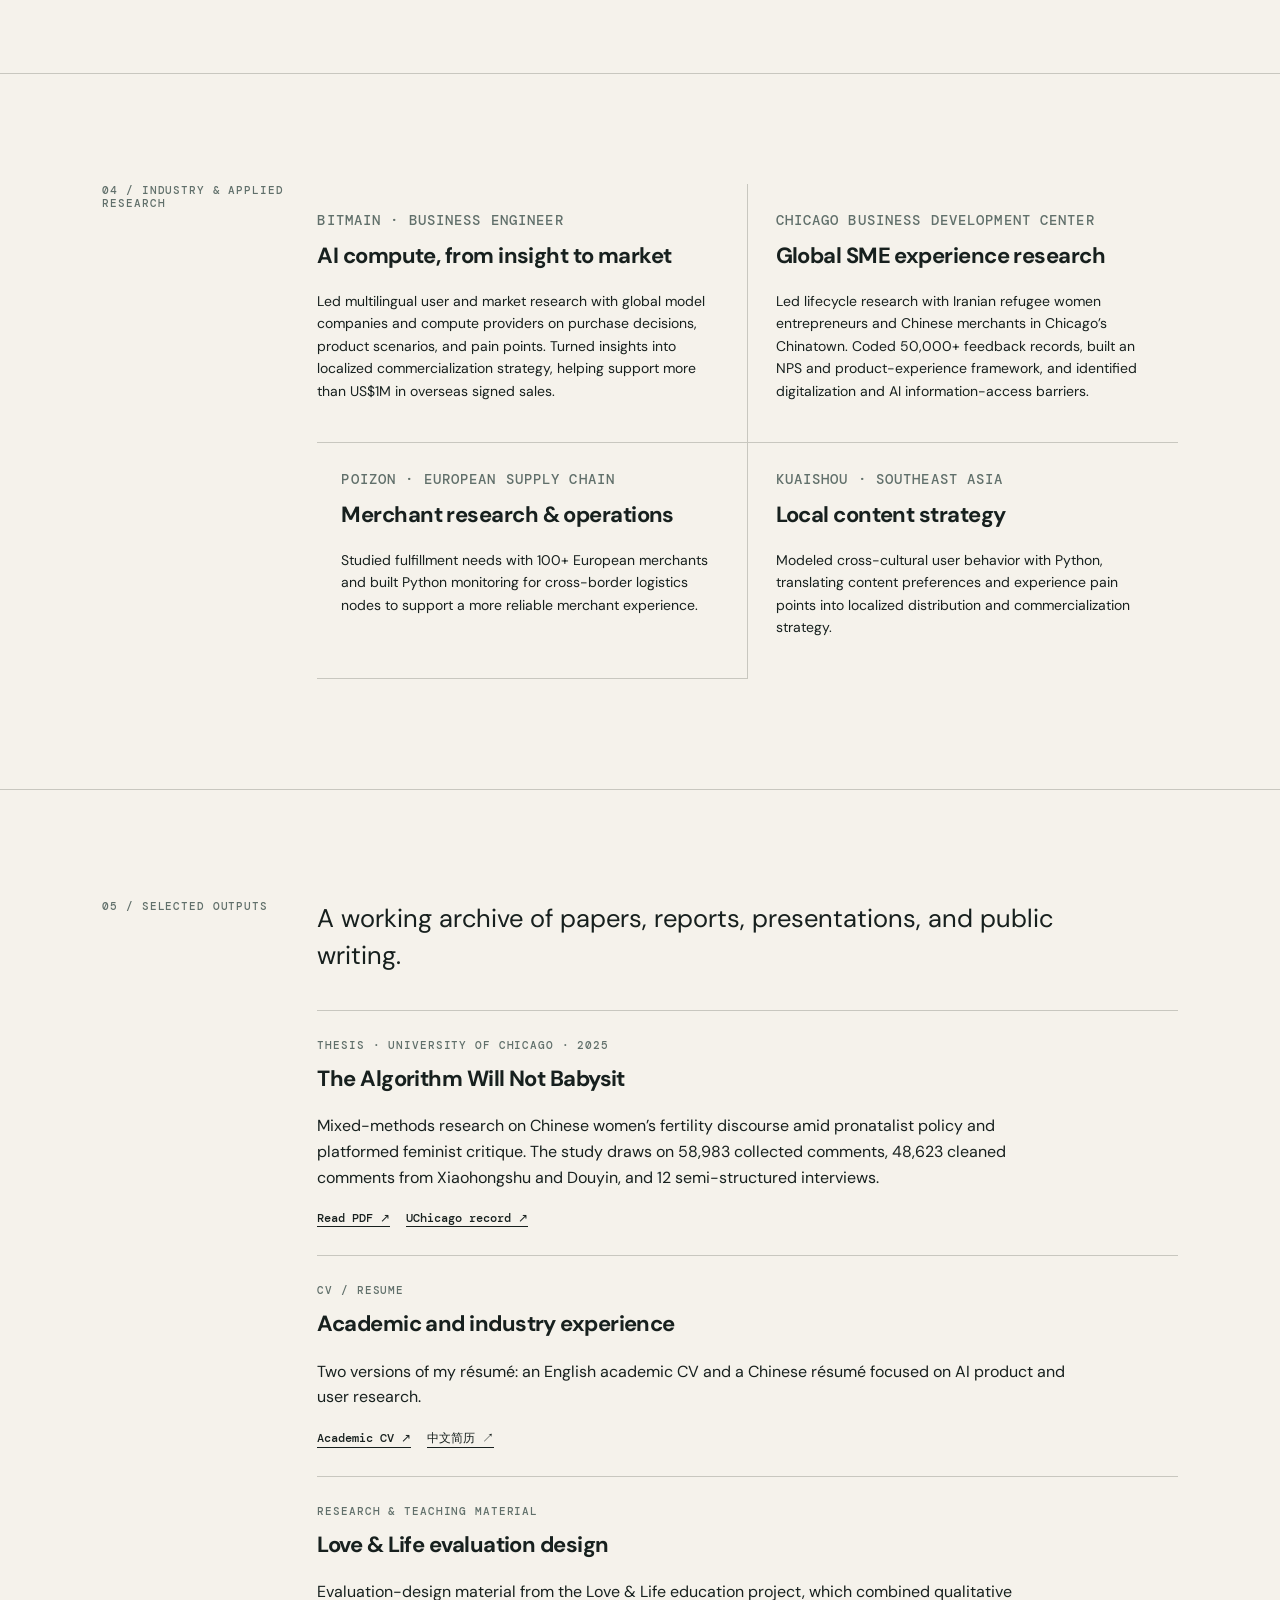
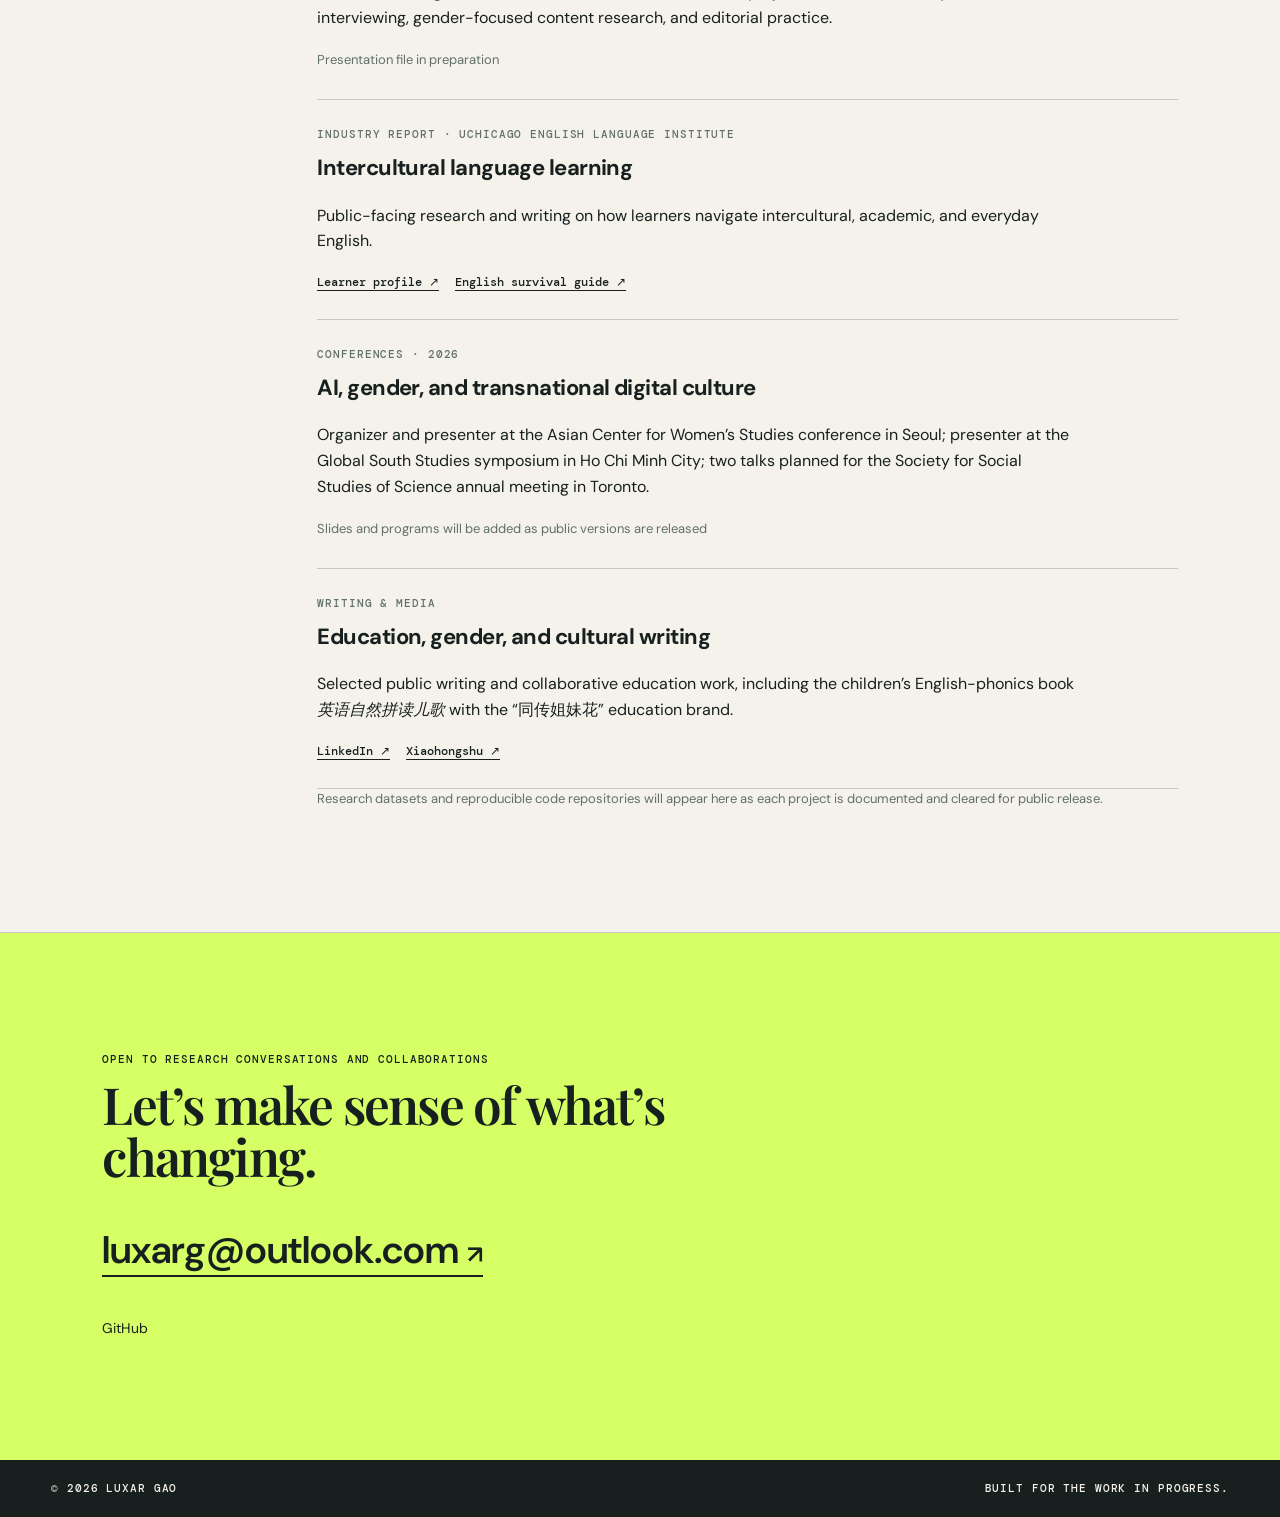
==== commit b7d95050: "Add portfolio resources and detailed outputs" ====
--- a/index.html
+++ b/index.html
@@ -12,14 +12,14 @@
   <link rel="stylesheet" href="portrait.css">
 </head>
 <body>
-  <header class="site-header"><a class="brand" href="#top">LUXAR GAO</a><button class="menu" aria-label="Open navigation" aria-expanded="false">Menu</button><nav><a href="#about">About</a><a href="#research">Research</a><a href="#projects">Projects</a><a href="#industry">Industry</a><a href="#contact">Contact</a></nav></header>
+  <header class="site-header"><a class="brand" href="#top">LUXAR GAO</a><button class="menu" aria-label="Open navigation" aria-expanded="false">Menu</button><nav><a href="#about">About</a><a href="#research">Research</a><a href="#projects">Projects</a><a href="#resources">Work</a><a href="#contact">Contact</a></nav></header>
   <main id="top">
     <section class="hero"><div class="hero-copy"><p class="eyebrow">Computational social science · Human-centered AI · User research</p><h1>Researching how people live, decide, and connect in an <em>AI-mediated</em> world.</h1><div class="hero-bottom"><p>Luxar Gao is a researcher and strategist working across digital culture, social media, AI, and human-centered product research.</p><a class="arrow-link" href="#research">Explore selected work <span>↓</span></a></div></div><figure class="portrait"><img src="assets/luxar-gao.jpg" alt="Portrait of Luxar Gao"><figcaption>Luxar Gao</figcaption></figure></section>
     <section class="about section" id="about"><div class="section-label">01 / About</div><div class="section-content"><h2>People are not data points.</h2><p class="lede">I combine computational analysis with qualitative inquiry to understand the social worlds behind data: how technology shapes intimacy, family life, cultural participation, and everyday decisions.</p><p>My work spans China and transnational communities, from social-media discourse and digital ethnography to LLM evaluation, public opinion, and product experience. I hold an M.S. in Computational Social Science from the University of Chicago and a B.A. in English Translation from Minzu University of China.</p><div class="chips"><span>China &amp; Policy</span><span>Social Media Analysis</span><span>Digital Ethnography</span><span>Computational Social Science</span><span>HCI &amp; Human-AI Interaction</span></div></div></section>
     <section class="section" id="research"><div class="section-label">02 / Selected research</div><div class="section-content"><article class="feature"><p class="kicker">Independent thesis · University of Chicago</p><h2>The Algorithm Will Not Babysit</h2><p>A mixed-method study of how Chinese women’s fertility views circulate and take shape on social media. I analyzed 50,000+ comments with Python and sentiment analysis, then paired the patterns with semi-structured interviews and MAXQDA thematic coding.</p><div class="meta"><span>Computational text analysis</span><span>Digital ethnography</span><span>Interviews</span></div></article><div class="research-grid"><article><p class="kicker">Gender · AI companionship</p><h3>Her New Boyfriend</h3><p>Human–AI companionship as feminist praxis and the reimagining of kinship in post-fertility China.</p></article><article><p class="kicker">Migration · Reproductive technology</p><h3>RUN to Be a Single Mom</h3><p>Cross-border assisted reproductive technology and migration among Chinese single women.</p></article><article><p class="kicker">Methods · Social science validation</p><h3>LLM Replication</h3><p>Scenario-based replication of psychology experiments using large language models.</p></article></div></div></section>
     <section class="section" id="projects"><div class="section-label">03 / Research projects</div><div class="section-content project-list"><article><div><p class="kicker">Stanford Political Science · Jennifer Pan</p><h3>LLM Sentiment &amp; Stance Evaluation</h3></div><p>Built an end-to-end Python workflow using RoBERTa for cleaning and stance classification; compared models and corpora to evaluate robustness in multilingual, ambiguous text.</p></article><article><div><p class="kicker">Princeton CCC · Junming Huang</p><h3>LLM Public-Opinion Evaluation</h3></div><p>Designed standardized API evaluations and a Python pipeline for large-scale social-media sentiment classification, comparing zero-shot and fine-tuned models on Linux and HPC infrastructure.</p></article><article><div><p class="kicker">Yale Z-Café · Emma Zang</p><h3>Divorce Cases &amp; Family Labor Analysis</h3></div><p>Developed an API and multi-agent analysis pipeline and coded 400+ Chinese civil divorce judgments to support research on gender, marital dissolution, remote work, and parental childcare investment.</p></article><article><div><p class="kicker">University of Chicago</p><h3>English Learning &amp; Career Trajectories</h3></div><p>Conducted semi-structured interviews with alumni across sectors, built a qualitative coding framework, and analyzed how English proficiency shaped professional pathways.</p></article></div></section>
     <section class="section" id="industry"><div class="section-label">04 / Industry &amp; applied research</div><div class="section-content"><div class="industry-grid"><article><p class="kicker">Bitmain · Business Engineer</p><h3>AI compute, from insight to market</h3><p>Led multilingual user and market research with global model companies and compute providers on purchase decisions, product scenarios, and pain points. Turned insights into localized commercialization strategy, helping support more than US$1M in overseas signed sales.</p></article><article><p class="kicker">Chicago Business Development Center</p><h3>Global SME experience research</h3><p>Led lifecycle research with Iranian refugee women entrepreneurs and Chinese merchants in Chicago’s Chinatown. Coded 50,000+ feedback records, built an NPS and product-experience framework, and identified digitalization and AI information-access barriers.</p></article><article><p class="kicker">POIZON · European supply chain</p><h3>Merchant research &amp; operations</h3><p>Studied fulfillment needs with 100+ European merchants and built Python monitoring for cross-border logistics nodes to support a more reliable merchant experience.</p></article><article><p class="kicker">Kuaishou · Southeast Asia</p><h3>Local content strategy</h3><p>Modeled cross-cultural user behavior with Python, translating content preferences and experience pain points into localized distribution and commercialization strategy.</p></article></div></div></section>
-    <section class="section" id="writing"><div class="section-label">05 / Talks &amp; writing</div><div class="section-content"><p class="lede">I write and present on AI companionship, digital culture, gender, and cross-cultural media.</p><ul class="plain-list"><li><span>2026</span> Asian Center for Women’s Studies International Conference — organizer &amp; presenter, Seoul</li><li><span>2026</span> Global South International Symposium — AI fandom subculture research, Ho Chi Minh City</li><li><span>2026</span> Society for Social Studies of Science Annual Meeting — two presentations, Toronto</li></ul><p class="quiet">Public paper, report, and media links will be added here as they are cleared for sharing.</p></div></section>
+    <section class="section" id="resources"><div class="section-label">05 / Selected outputs</div><div class="section-content"><p class="lede">A working archive of papers, reports, presentations, and public writing.</p><div class="output-list"><article><p class="kicker">Thesis · University of Chicago · 2025</p><h3>The Algorithm Will Not Babysit</h3><p>Mixed-methods research on Chinese women’s fertility discourse amid pronatalist policy and platformed feminist critique. The study draws on 58,983 collected comments, 48,623 cleaned comments from Xiaohongshu and Douyin, and 12 semi-structured interviews.</p><p class="links"><a href="assets/papers/algorithm-will-not-babysit.pdf" target="_blank">Read PDF ↗</a><a href="https://knowledge.uchicago.edu/record/15889" target="_blank" rel="noreferrer">UChicago record ↗</a></p></article><article><p class="kicker">CV / Resume</p><h3>Academic and industry experience</h3><p>Two versions of my résumé: an English academic CV and a Chinese résumé focused on AI product and user research.</p><p class="links"><a href="assets/cv/Uchi-LuGao-A-CV.docx" target="_blank">Academic CV ↗</a><a href="assets/cv/Luxar-Gao-AI-User-Research-Resume.docx" target="_blank">中文简历 ↗</a></p></article><article><p class="kicker">Research &amp; teaching material</p><h3>Love &amp; Life evaluation design</h3><p>Evaluation-design material from the Love &amp; Life education project, which combined qualitative interviewing, gender-focused content research, and editorial practice.</p><p class="links"><span>Presentation file in preparation</span></p></article><article><p class="kicker">Industry report · UChicago English Language Institute</p><h3>Intercultural language learning</h3><p>Public-facing research and writing on how learners navigate intercultural, academic, and everyday English.</p><p class="links"><a href="https://esl.uchicago.edu/2025/07/09/what-is-your-intercultural-language-learner-profile/" target="_blank" rel="noreferrer">Learner profile ↗</a><a href="https://esl.uchicago.edu/2024/12/06/english-survival-for-university-and-the-classroom-a-guide-to-navigating-academic-and-casual-language/" target="_blank" rel="noreferrer">English survival guide ↗</a></p></article><article><p class="kicker">Conferences · 2026</p><h3>AI, gender, and transnational digital culture</h3><p>Organizer and presenter at the Asian Center for Women’s Studies conference in Seoul; presenter at the Global South Studies symposium in Ho Chi Minh City; two talks planned for the Society for Social Studies of Science annual meeting in Toronto.</p><p class="links"><span>Slides and programs will be added as public versions are released</span></p></article><article><p class="kicker">Writing &amp; media</p><h3>Education, gender, and cultural writing</h3><p>Selected public writing and collaborative education work, including the children’s English-phonics book <em>英语自然拼读儿歌</em> with the “同传姐妹花” education brand.</p><p class="links"><a href="https://www.linkedin.com/in/lu-gao-973887248/" target="_blank" rel="noreferrer">LinkedIn ↗</a><a href="https://xhslink.cn/o/19sPYvSAqJN" target="_blank" rel="noreferrer">Xiaohongshu ↗</a></p></article></div><p class="quiet">Research datasets and reproducible code repositories will appear here as each project is documented and cleared for public release.</p></div></section>
     <section class="contact" id="contact"><p class="eyebrow">Open to research conversations and collaborations</p><h2>Let’s make sense of what’s changing.</h2><a href="mailto:luxarg@outlook.com">luxarg@outlook.com <span>↗</span></a><p class="social"><a href="https://github.com/LuxarGao" target="_blank" rel="noreferrer">GitHub</a></p></section>
   </main><footer><span>© <span id="year"></span> Luxar Gao</span><span>Built for the work in progress.</span></footer><script src="script.js"></script>
 </body></html>
--- a/portrait.css
+++ b/portrait.css
@@ -1 +1,2 @@
 .hero{display:grid;grid-template-columns:minmax(0,1.55fr) minmax(260px,.55fr);gap:6vw;align-items:end}.hero-copy{min-height:70vh;display:flex;flex-direction:column;justify-content:space-between}.portrait{margin:0;align-self:end}.portrait img{display:block;width:100%;height:min(63vh,680px);object-fit:cover;object-position:57% 42%;filter:saturate(.82) contrast(1.03)}.portrait figcaption{margin-top:8px;color:#a8b0aa;font:11px 'DM Mono',monospace;text-transform:uppercase;letter-spacing:.08em}@media(max-width:720px){.hero{padding:10vh 7vw 7vh;display:flex}.hero-copy{min-height:auto}.portrait{margin-top:46px;width:72%;align-self:flex-end}.portrait img{height:440px}}
+.output-list{margin-top:36px}.output-list article{padding:28px 0;border-top:1px solid var(--line)}.output-list article:last-child{border-bottom:1px solid var(--line)}.output-list article>p:not(.kicker):not(.links){max-width:760px}.links{display:flex;flex-wrap:wrap;gap:16px;margin:20px 0 0}.links a{font:500 12px 'DM Mono',monospace;color:var(--ink);text-decoration:none;border-bottom:1px solid var(--ink)}.links span{font-size:13px;color:var(--muted)}
